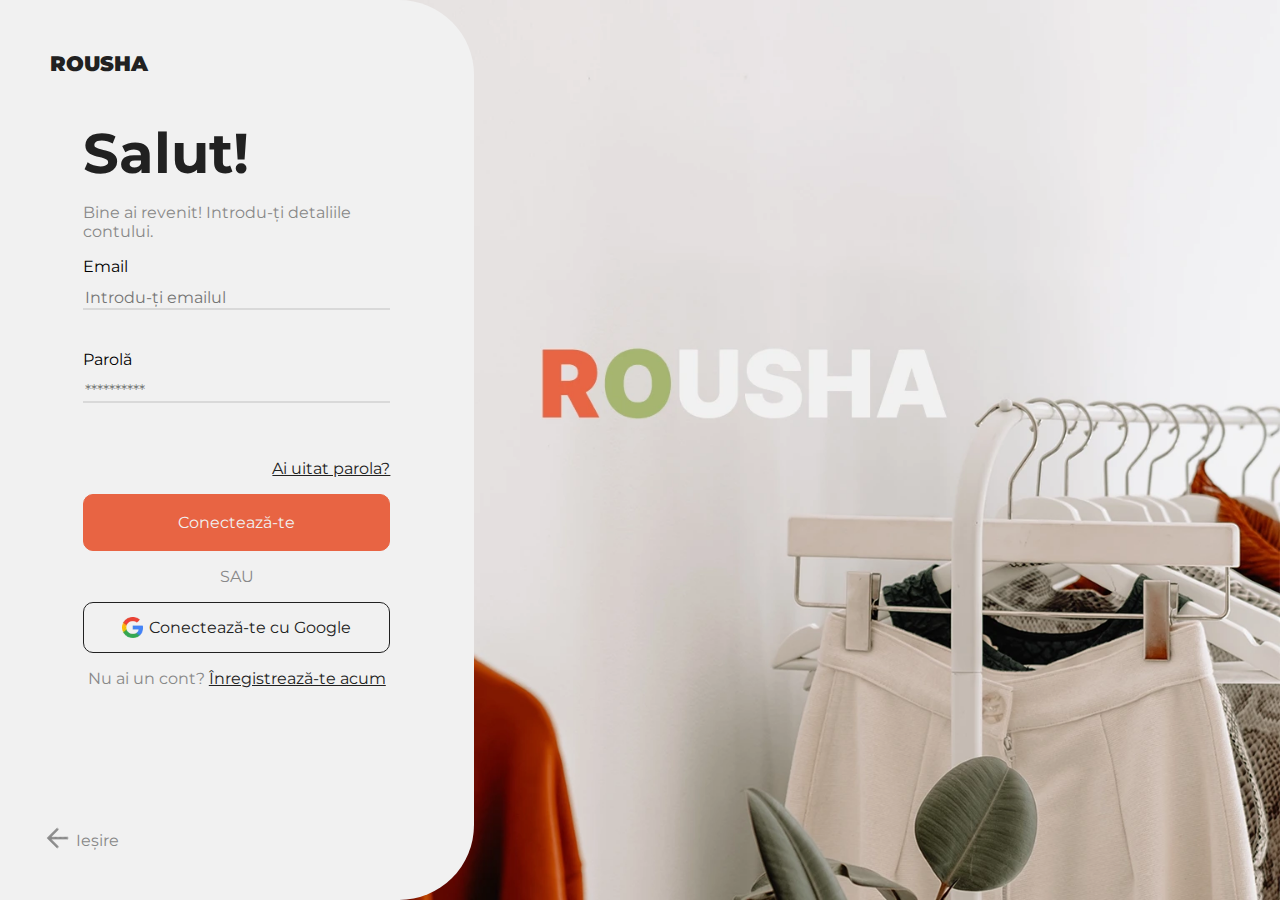
==== index.html @ cf0ea3a5 "Add files via upload" ====
<!DOCTYPE html>
<html lang="en">
<head>
  <meta charset="UTF-8">
    <meta http-equiv="X-UA-Compatible" content="IE=edge">
    <meta name="viewport" content="width=device-width, initial-scale=1.0">
    <link rel="preconnect" href="https://fonts.googleapis.com">
    <link rel="preconnect" href="https://fonts.gstatic.com" crossorigin>
    <link href="https://fonts.googleapis.com/css2?family=Montserrat:wght@400;500;600;700;900&display=swap" rel="stylesheet">
    <link rel="icon" type="image/x-icon" href="source/favicon.ico">
    <link rel="stylesheet" href="login.css">
    <script src="login.js" defer></script>
    <title>Rousha</title>
</head>
<body>
  <div class="body">
    <div class="content">
      <div class="introduce">
        <div class="rousha">ROUSHA</div>
        <div class="exit"><a href="home.html"><img src="source/arrow3.webp" alt="arrow" class="arrow">Ieșire</a></div>
        <div class="enter">
          <h1>Salut!</h1>
          <p class="willdis">Bine ai revenit! Introdu-ți detaliile contului.</p>
          <label>
            Email
            <input id="emailInput" type="text" placeholder="Introdu-ți emailul" required>
          </label>
          <label>
            Parolă
            <input id="passwordInput" type="text" placeholder="**********" required>
          </label>
          <p class="forgotP"><a href="#" class="forgot">Ai uitat parola?</a></p>
          <button id="connectButton">
            Conectează-te
          </button>
          <p class="and">SAU</p>
          <button id="googleButton"><img alt="G" src="source/logos_google-icon.webp">Conectează-te cu Google</button>
          <p class="gdp">Nu ai un cont? <a href="reg.html" class="connect">Înregistrează-te acum</a></p>
        </div>
      </div>
    </div>
  </div>
</body>
</html>
---- login.css ----
*{
  box-sizing: border-box;
}
html {
  font-family: 'Montserrat', sans-serif;
  scroll-behavior: smooth;
}

body{
  margin: 0;
  background-color: #F1F1F1;
  overflow-x: hidden;
}

@media (min-width: 1536px){
  html{
    font-size: 18px;
  }
}

@media(min-width: 2000px){
  html{
    font-size: 20px;
  }
}

.body{
  width: 100vw;
  height: 100%;
  overflow-x: hidden;
  position: relative;
}

.content{
  position: relative;
  width: 100vw;
  height: 100vh;
  overflow: hidden;
  background-image: url(source/login-background.webp);
  background-position: right;
  background-size: cover;
  background-repeat: no-repeat;
}

.introduce{
  height: 100vh;
  width: 37%;
  background-color: #F1F1F1;
  border-radius: 0px 75px 75px 0px;
}

.rousha{
  color: #212121;
  font-size: 1.33rem;
  font-weight: 900;
  position: absolute;
  top: 50px;
  left: 50px;
}

.arrow{
  filter: brightness(0) saturate(100%) invert(58%) sepia(11%) saturate(0%) hue-rotate(353deg) brightness(92%) contrast(80%);
  transform: rotate(-135deg);
  aspect-ratio: 1/1;
  width: 16px;
  margin-right: 10px; 
}

a{
  text-decoration: none;
  color: #888888;
}

.exit{
  display: flex;
  align-items: center;
  position: absolute;
  bottom: 50px;
  left: 50px;
}

label{
  display: flex;
  flex-direction: column;
}

.enter{
  padding: 13.2vh 6.5vw;
}

.enter h1{
  font-size: 4.375vw;
  color: #212121;
  margin: 0;
}

.enter p{
  color: #888888;
}

.and{
  text-align: center;
}

.enter label input{
  margin-top: 1.2vh;
  margin-bottom: 4.5vh;
  border: none;
  font-family: 'Montserrat', sans-serif;
  font-size: 1rem;
  border-bottom: 2px solid #D9D9D9;
  outline: none;
  background-color: #F1F1F1;
}

.error {
  border-bottom-color: red;
}

.enter button{
  font-family: 'Montserrat', sans-serif;
  font-size: 1rem;
  background-color: #E86443;
  border-radius: 10px;
  color: #F1F1F1;
  border: none;
  padding: 2vh 0;
  width: 100%;
  transition: 0.2s cubic-bezier(0.455, 0.03, 0.515, 0.955);
  border: 1px solid #E86443;
  white-space: nowrap;
  display: flex;
  align-items: center;
  justify-content: center;
  cursor: pointer;
}

.enter button:hover{
  background-color: transparent;
  color: #212121;
  border: 1px solid #212121;
}

.enter button img{
  aspect-ratio: 1/1;
  width: 1.6vw;
  margin-right: 0.5vw;
}

#googleButton{
  padding: 1.54vh 0;
  background-color: transparent;
  color: #212121;
  border: 1px solid #212121;
}

.connect{
  text-decoration: underline;
  color: #212121;
}

.gdp{
  text-align: center;
}

#place::placeholder{
  padding-left: 0.78vw;
}

@media (max-width:1024px) {
  .willdis{
    display: none;
  }

  .enter h1{
    display: none;
  }

  #place::placeholder{
    font-size: 13px;
  }

  .rousha{
    top: 25px;
    left: 25px;
  }
}

.forgotP{
  text-align: right;
}

.forgot{
  color: #212121;
  text-decoration: underline;
}


@media (max-width: 430px) {
  .content{
    background-image: url(/source/login-background-mobile.webp);
    background-position: top;
  }

  .rousha{
    display: none;
  }

  .forgotP{
    margin-top: 0;
  }

  .introduce{
    width: 100vw;
    height: 80%;
    position: absolute;
    bottom: 0;
    border-radius: 25px 25px 0px 0px;
  }

  .enter h1{
    display: block;
    font-size: 64px;
    margin-top: 25px;
    margin-bottom: 10px;
  }

  .enter{
    padding: 0 6.5vw;
  }

  .enter button img{
    aspect-ratio: 1/1;
    width: 21px;
    margin-right: 0.5vw;
  }

}
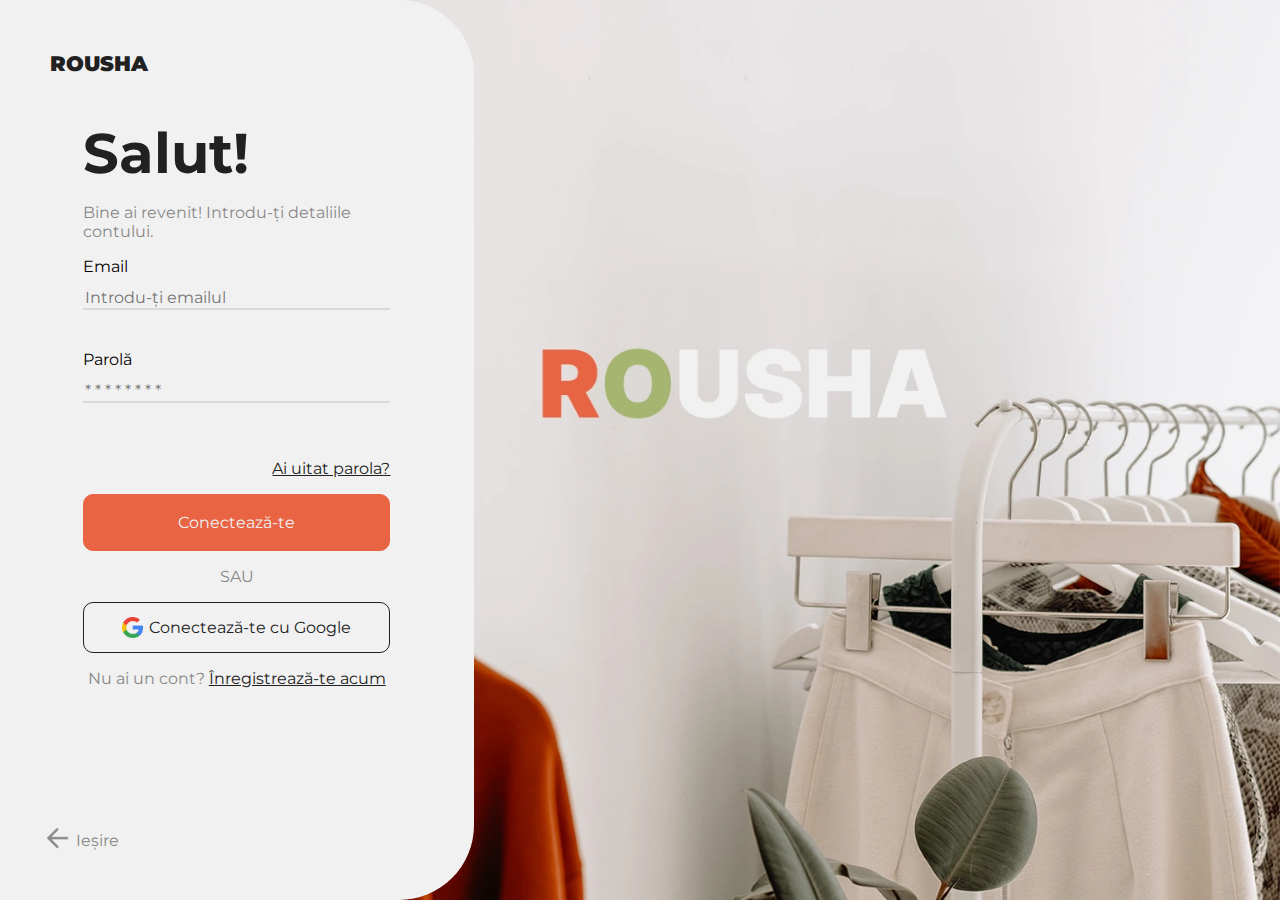
==== commit 9769d745: "Add files via upload" ====
--- a/index.html
+++ b/index.html
@@ -8,8 +8,8 @@
     <link rel="preconnect" href="https://fonts.gstatic.com" crossorigin>
     <link href="https://fonts.googleapis.com/css2?family=Montserrat:wght@400;500;600;700;900&display=swap" rel="stylesheet">
     <link rel="icon" type="image/x-icon" href="source/favicon.ico">
-    <link rel="stylesheet" href="login.css">
-    <script src="login.js" defer></script>
+    <link rel="stylesheet" href="css/login.css">
+    <script src="js/login.js" defer></script>
     <title>Rousha</title>
 </head>
 <body>
@@ -17,7 +17,7 @@
     <div class="content">
       <div class="introduce">
         <div class="rousha">ROUSHA</div>
-        <div class="exit"><a href="home.html"><img src="source/arrow3.webp" alt="arrow" class="arrow">Ieșire</a></div>
+        <div class="exit"><a href="pages/home.html"><img src="source/arrow3.webp" alt="arrow" class="arrow">Ieșire</a></div>
         <div class="enter">
           <h1>Salut!</h1>
           <p class="willdis">Bine ai revenit! Introdu-ți detaliile contului.</p>
@@ -27,7 +27,7 @@
           </label>
           <label>
             Parolă
-            <input id="passwordInput" type="text" placeholder="**********" required>
+            <input id="passwordInput" type="text" placeholder="* * * * * * * *" required>
           </label>
           <p class="forgotP"><a href="#" class="forgot">Ai uitat parola?</a></p>
           <button id="connectButton">
@@ -35,7 +35,7 @@
           </button>
           <p class="and">SAU</p>
           <button id="googleButton"><img alt="G" src="source/logos_google-icon.webp">Conectează-te cu Google</button>
-          <p class="gdp">Nu ai un cont? <a href="reg.html" class="connect">Înregistrează-te acum</a></p>
+          <p class="gdp">Nu ai un cont? <a href="pages/reg.html" class="connect">Înregistrează-te acum</a></p>
         </div>
       </div>
     </div>
--- a/css/login.css
+++ b/css/login.css
@@ -0,0 +1,238 @@
+*{
+  box-sizing: border-box;
+}
+html {
+  font-family: 'Montserrat', sans-serif;
+  scroll-behavior: smooth;
+}
+
+body{
+  margin: 0;
+  background-color: #F1F1F1;
+  overflow-x: hidden;
+}
+
+@media (min-width: 1536px){
+  html{
+    font-size: 18px;
+  }
+}
+
+@media(min-width: 2000px){
+  html{
+    font-size: 20px;
+  }
+}
+
+.body{
+  width: 100vw;
+  height: 100%;
+  overflow-x: hidden;
+  position: relative;
+}
+
+.content{
+  position: relative;
+  width: 100vw;
+  height: 100vh;
+  overflow: hidden;
+  background-image: url(../source/login-background.webp);
+  background-position: right;
+  background-size: cover;
+  background-repeat: no-repeat;
+}
+
+.introduce{
+  height: 100vh;
+  width: 37%;
+  background-color: #F1F1F1;
+  border-radius: 0px 75px 75px 0px;
+}
+
+.rousha{
+  color: #212121;
+  font-size: 1.33rem;
+  font-weight: 900;
+  position: absolute;
+  top: 50px;
+  left: 50px;
+}
+
+.arrow{
+  filter: brightness(0) saturate(100%) invert(58%) sepia(11%) saturate(0%) hue-rotate(353deg) brightness(92%) contrast(80%);
+  transform: rotate(-135deg);
+  aspect-ratio: 1/1;
+  width: 16px;
+  margin-right: 10px; 
+}
+
+a{
+  text-decoration: none;
+  color: #888888;
+}
+
+.exit{
+  display: flex;
+  align-items: center;
+  position: absolute;
+  bottom: 50px;
+  left: 50px;
+}
+
+label{
+  display: flex;
+  flex-direction: column;
+}
+
+.enter{
+  padding: 13.2vh 6.5vw;
+}
+
+.enter h1{
+  font-size: 4.375vw;
+  color: #212121;
+  margin: 0;
+}
+
+.enter p{
+  color: #888888;
+}
+
+.and{
+  text-align: center;
+}
+
+.enter label input{
+  margin-top: 1.2vh;
+  margin-bottom: 4.5vh;
+  border: none;
+  font-family: 'Montserrat', sans-serif;
+  font-size: 1rem;
+  border-bottom: 2px solid #D9D9D9;
+  outline: none;
+  background-color: #F1F1F1;
+}
+
+.error {
+  border-bottom-color: red;
+}
+
+.enter button{
+  font-family: 'Montserrat', sans-serif;
+  font-size: 1rem;
+  background-color: #E86443;
+  border-radius: 10px;
+  color: #F1F1F1;
+  border: none;
+  padding: 2vh 0;
+  width: 100%;
+  transition: 0.2s cubic-bezier(0.455, 0.03, 0.515, 0.955);
+  border: 1px solid #E86443;
+  white-space: nowrap;
+  display: flex;
+  align-items: center;
+  justify-content: center;
+  cursor: pointer;
+}
+
+.enter button:hover{
+  background-color: transparent;
+  color: #212121;
+  border: 1px solid #212121;
+}
+
+.enter button img{
+  aspect-ratio: 1/1;
+  width: 1.6vw;
+  margin-right: 0.5vw;
+}
+
+#googleButton{
+  padding: 1.54vh 0;
+  background-color: transparent;
+  color: #212121;
+  border: 1px solid #212121;
+}
+
+.connect{
+  text-decoration: underline;
+  color: #212121;
+}
+
+.gdp{
+  text-align: center;
+}
+
+#place::placeholder{
+  padding-left: 0.78vw;
+}
+
+@media (max-width:1024px) {
+  .willdis{
+    display: none;
+  }
+
+  .enter h1{
+    display: none;
+  }
+
+  #place::placeholder{
+    font-size: 13px;
+  }
+
+  .rousha{
+    top: 25px;
+    left: 25px;
+  }
+}
+
+.forgotP{
+  text-align: right;
+}
+
+.forgot{
+  color: #212121;
+  text-decoration: underline;
+}
+
+
+@media (max-width: 430px) {
+  .content{
+    background-image: url(../source/login-background-mobile.webp);
+    background-position: top;
+  }
+
+  .rousha{
+    display: none;
+  }
+
+  .forgotP{
+    margin-top: 0;
+  }
+
+  .introduce{
+    width: 100vw;
+    height: 80%;
+    position: absolute;
+    bottom: 0;
+    border-radius: 25px 25px 0px 0px;
+  }
+
+  .enter h1{
+    display: block;
+    font-size: 64px;
+    margin-top: 25px;
+    margin-bottom: 10px;
+  }
+
+  .enter{
+    padding: 0 6.5vw;
+  }
+
+  .enter button img{
+    aspect-ratio: 1/1;
+    width: 21px;
+    margin-right: 0.5vw;
+  }
+
+}